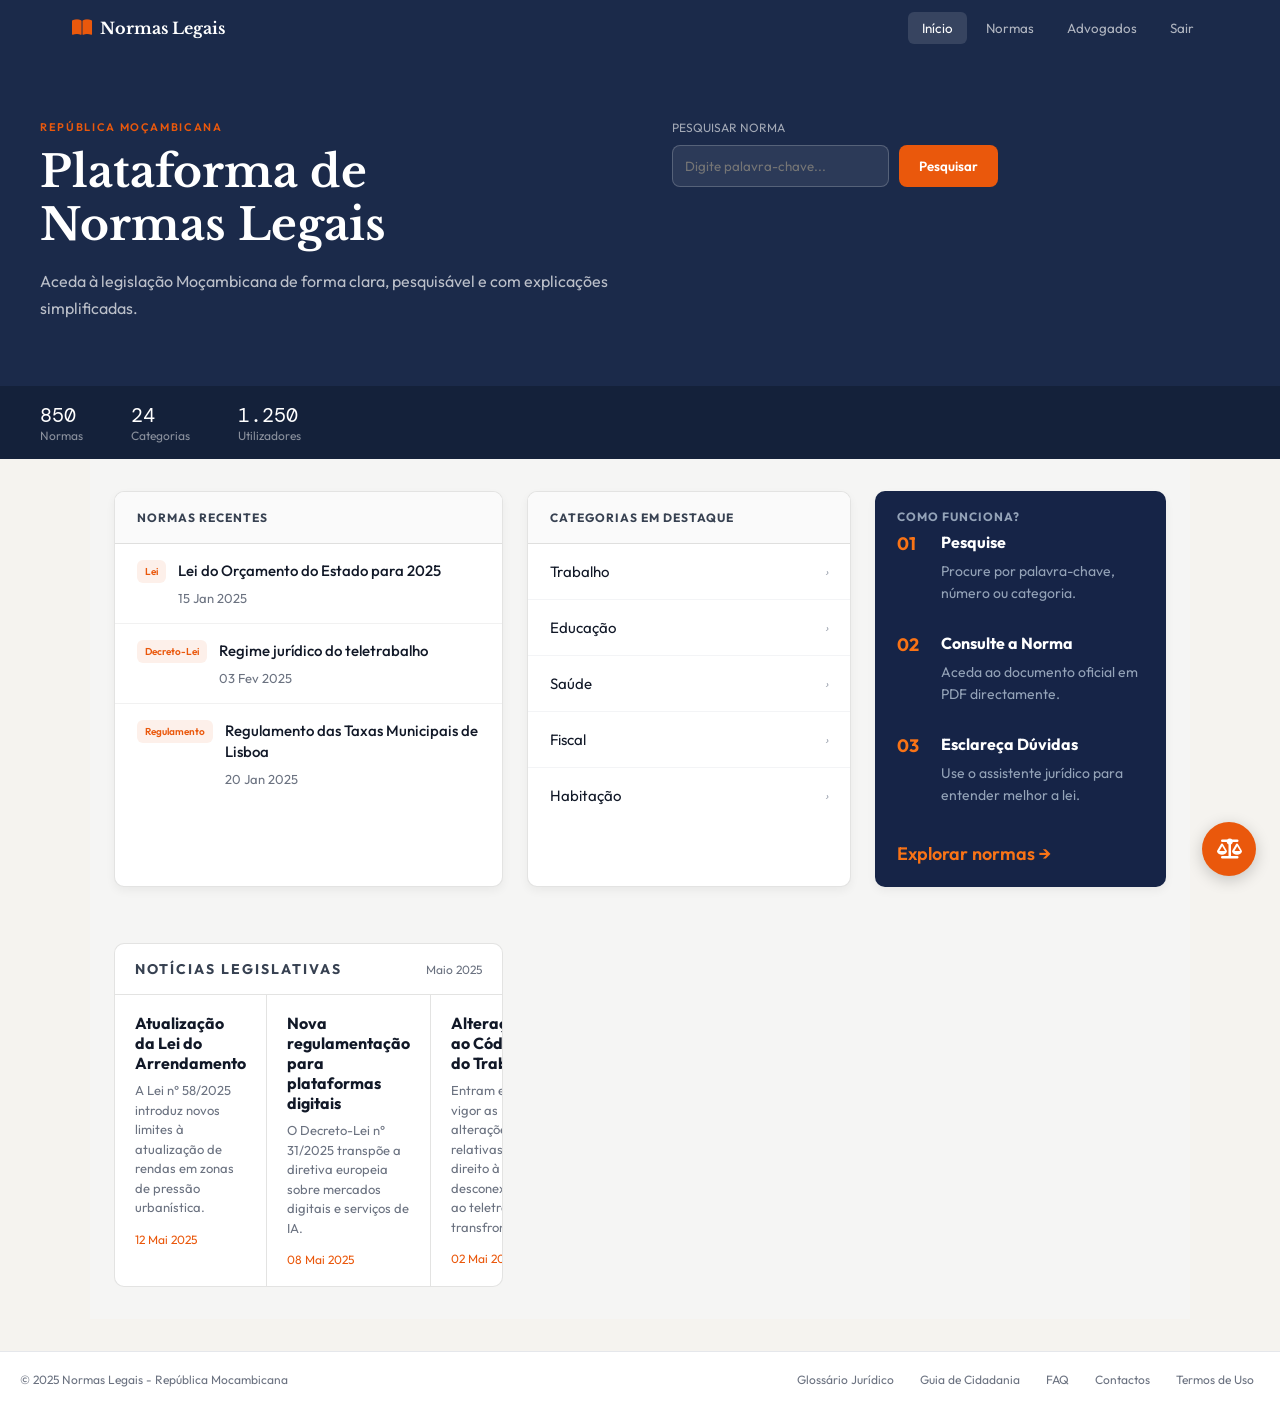
==== index.html @ 53563263 "Fix responsividade mobile navbar e hero" ====
<!DOCTYPE html>
<html lang="pt">
<head>
    <meta charset="UTF-8">
    <meta name="viewport" content="width=device-width, initial-scale=1.0">
    <title>Plataforma de Normas Legais</title>

    <link rel="preconnect" href="https://fonts.googleapis.com">

    <link href="https://fonts.googleapis.com/css2?family=Libre+Baskerville:wght@400;700&family=Outfit:wght@300;400;500;600&family=DM+Mono:wght@400;500&display=swap" rel="stylesheet">

    <link rel="stylesheet" href="css/style.css">
    <link rel="stylesheet" href="https://cdnjs.cloudflare.com/ajax/libs/font-awesome/6.5.0/css/all.min.css">
    <link rel="stylesheet" href="https://cdnjs.cloudflare.com/ajax/libs/font-awesome/6.5.0/css/all.min.css">
</head>

<body>
    

<nav>
    <div class="nav-inner">

        <div class="nav-brand" onclick="showPage('home')">
    <i class="fa-solid fa-book-open" style="color: #ea580c; font-size: 18px;"></i>
    <span>Normas Legais</span>
</div>

        <div class="nav-links">

            <button class="active"
                data-page="home"
                onclick="showPage('home')">
                Início
            </button>

            <button
                data-page="normas"
                onclick="showPage('normas')">
                Normas
            </button>

            <button id="adminBtn" style="display:none;"
            onclick="window.location.href='admin.html'">
            Admin
            </button>

            <button onclick="window.location.href='advogados.html'">
    Advogados
</button>

            <button id="logoutBtn"
        onclick="logout()">
        Sair
    </button>
            
            

        </div>

    </div>
</nav>

<!-- HOME -->
<div id="page-home" class="page active">

    <!-- HERO -->
    <section class="hero">

        <div class="hero-inner">

            <div>

                <p class="hero-eyebrow">
                    República Moçambicana
                </p>

                <h1>
                    Plataforma de
                    <br>
                    Normas Legais
                </h1>

                <p class="hero-sub">
                    Aceda à legislação Moçambicana de forma clara,
                    pesquisável e com explicações simplificadas.
                </p>

            </div>

            <div>

                <p class="search-label">
                    Pesquisar Norma
                </p>

                <div class="search-row">

                    <div class="search-wrap">

                        <input
                            type="text"
                            id="hero-search"
                            class="search-input"
                            placeholder="Digite palavra-chave..."
                        >

                    </div>

                    <button
                        class="btn-search"
                        onclick="heroSearch()">
                        Pesquisar
                    </button>

                </div>

            </div>

        </div>

    </section>
    

    <!-- ESTATÍSTICAS -->
    <div class="stats-strip">

        <div class="stats-inner">

            <div>
                <div class="stat-val">850</div>
                <div class="stat-label">Normas</div>
            </div>

            <div>
                <div class="stat-val">24</div>
                <div class="stat-label">Categorias</div>
            </div>

            <div>
                <div class="stat-val">1.250</div>
                <div class="stat-label">Utilizadores</div>
            </div>

        </div>

    </div>

    <!-- HOME GRID -->
   
<div class="home-grid">

    <!-- CARD 1 -->
    <div class="card">
        
        <div class="card-header">
            <h2 class="card-title">Normas Recentes</h2>
        </div>

        <div class="norm-item">
            <span class="badge">Lei</span>

            <div class="norm-content">
                <h3>Lei do Orçamento do Estado para 2025</h3>
                <span>15 Jan 2025</span>
            </div>
        </div>

        <div class="norm-item">
            <span class="badge">Decreto-Lei</span>

            <div class="norm-content">
                <h3>Regime jurídico do teletrabalho</h3>
                <span>03 Fev 2025</span>
            </div>
        </div>

        <div class="norm-item">
            <span class="badge">Regulamento</span>

            <div class="norm-content">
                <h3>Regulamento das Taxas Municipais de Lisboa</h3>
                <span>20 Jan 2025</span>
            </div>
        </div>

    </div>

<!-- CARD 2 -->
    <div class="card">

        <div class="card-header">
            <h2 class="card-title">Categorias em Destaque</h2>
        </div>

        <div class="category-item">
            Trabalho
            <i>›</i>
        </div>

        <div class="category-item">
            Educação
            <i>›</i>
        </div>

        <div class="category-item">
            Saúde
            <i>›</i>
        </div>

        <div class="category-item">
            Fiscal
            <i>›</i>
        </div>

        <div class="category-item">
            Habitação
            <i>›</i>
        </div>

    </div>

<!-- CARD 3 -->
    <div class="card card-dark">

    <div class="card-header">
        <h2 class="card-title">Como Funciona?</h2>
    </div>

    <div class="steps">

        <div class="step">
            <div class="step-number">01</div>

            <div class="step-content">
                <h3>Pesquise</h3>
                <p>
                    Procure por palavra-chave, número ou categoria.
                </p>
            </div>
        </div>

        <div class="step">
            <div class="step-number">02</div>

            <div class="step-content">
                <h3>Consulte a Norma</h3>
                <p>
                    Aceda ao documento oficial em PDF directamente.
                </p>
            </div>
        </div>

        <div class="step">
            <div class="step-number">03</div>

            <div class="step-content">
                <h3>Esclareça Dúvidas</h3>
                <p>
                    Use o assistente jurídico para entender melhor a lei.
                </p>
            </div>
        </div>

        <a href="#" class="explore-link" onclick="showPage('normas'); return false;">
            Explorar normas →
        </a>

    </div>

</div>

<section class="news-card">

    <div class="news-header">
        <h2>NOTÍCIAS LEGISLATIVAS</h2>
        <span>Maio 2025</span>
    </div>

    <div class="news-grid">

        <div class="news-item">
            <h3>Atualização da Lei do Arrendamento</h3>
            <p>A Lei n° 58/2025 introduz novos limites à atualização de rendas em zonas de pressão urbanística.</p>
            <small>12 Mai 2025</small>
        </div>

        <div class="news-item">
            <h3>Nova regulamentação para plataformas digitais</h3>
            <p>O Decreto-Lei n° 31/2025 transpõe a diretiva europeia sobre mercados digitais e serviços de IA.</p>
            <small>08 Mai 2025</small>
        </div>

        <div class="news-item">
            <h3>Alteração ao Código do Trabalho</h3>
            <p>Entram em vigor as alterações relativas ao direito à desconexão e ao teletrabalho transfronteiriço.</p>
            <small>02 Mai 2025</small>
        </div>

    </div>

</div>

</section>

<!-- NORMAS -->
<div id="page-normas" class="page">

    <div class="normas-layout">

        <!-- FILTROS -->
        <aside class="filtros">

            <div class="card-header">
                <p class="card-title">
                    Filtros
                </p>
            </div>

            <div class="filtros-body">

                <label class="radio-row">
                    <input type="radio" name="cat" value="" checked onchange="applyFilters()">
                    Todas
                </label>

                <label class="radio-row">
                    <input type="radio" name="cat" value="Trabalho" onchange="applyFilters()">
                    Trabalho
                </label>

                <label class="radio-row">
                    <input type="radio" name="cat" value="Educação" onchange="applyFilters()">
                    Educação
                </label>

            </div>

        </aside>

        <!-- LISTA -->
        <div>

            <div class="list-header">

                <div>

                    <h1>Listagem de Normas</h1>

                    <p id="list-count" class="list-count">
                        0 resultados
                    </p>

                </div>

                <div class="search-bar-sm">

                    <input
                        type="text"
                        id="list-search"
                        placeholder="Pesquisar..."
                        oninput="applyFilters()"
                    >

                </div>

            </div>

            <div id="norma-list" class="norma-list"></div>

        </div>

    </div>

</div>

<!-- DETAIL -->
<div id="page-detail" class="page">

    <div class="detail-layout">

        <button
            class="back-btn"
            onclick="showPage('normas')">
            Voltar
        </button>

        <div class="detail-header">

            <span id="detail-badge" class="badge"></span>

            

                <h1 id="detail-title" class="detail-title"></h1>

                <p id="detail-meta" class="detail-meta"></p>

                    <div id="detail-resumo-box"></div>
            

        </div>

        <!-- TABS -->
        <div class="tabs">

            <button
                class="tab-btn active"
                onclick="switchTab('original',this)">
                Texto Original
            </button>

            <button
                class="tab-btn"
                onclick="switchTab('simplificada',this)">
                Explicação
            </button>

            <button
                class="tab-btn"
                onclick="switchTab('exemplos',this)">
                Exemplos
            </button>

        </div>

        <!-- TAB CONTENT -->
        <div id="tab-original" class="tab-panel active">
            Conteúdo original da norma.
        </div>

        <div id="tab-simplificada" class="tab-panel">
            Conteúdo simplificado.
        </div>

        <div id="tab-exemplos" class="tab-panel">
            Exemplos práticos.
        </div>

    </div>

</div>


<footer class="footer">
    
    <div class="footer-left">
        © 2025 Normas Legais - República Mocambicana  </div>

    <div class="footer-links">
        <a href="#">Glossário Jurídico</a>
        <a href="#">Guia de Cidadania</a>
        <a href="#">FAQ</a>
        <a href="#">Contactos</a>
        <a href="#">Termos de Uso</a>
    </div>

</footer>


<script src="js/script.js"></script>
<script src="js/chatbot.js"></script>

</body>
</html>
---- css/style.css ----
*,
*::before,
*::after{
    margin:0;
    padding:0;
    box-sizing:border-box;
}

:root{

    --bg:#f5f3ef;
    --fg:#1a1816;
    --card:#ffffff;

    --primary:#1b2a4a;
    --accent: #ea580c;
    --accent-light:#fdf0ea;

    --muted:#6b6458;
    --border:rgba(26,24,22,.12);

    --radius:10px;
}

html{
    font-size:16px;
    scroll-behavior:smooth;
}

body{
    font-family:'Outfit',sans-serif;
    background:var(--bg);
    color:var(--fg);
    min-height:100vh;
}

a{
    text-decoration:none;
    color:inherit;
}

button{
    border:none;
    background:none;
    cursor:pointer;
    font-family:inherit;
}

input,
select{
    font-family:inherit;
}

.page{
    display:none;
}

.page.active{
    display:block;
}


nav{
    background:var(--primary);
    position:sticky;
    top:0;
    z-index:100;
}

.nav-inner{
    max-width:1200px;
    margin:auto;
    height:56px;

    display:flex;
    align-items:center;
    justify-content:space-between;

    padding:0 2rem;
}

.nav-brand{
    display:flex;
    align-items:center;
    gap:8px;

    color:white;
    cursor:pointer;
}

.nav-brand span{
    font-family:'Libre Baskerville',serif;
    font-weight:700;
}

.nav-links{
    display:flex;
    gap:5px;
}

.nav-links button{

    padding:8px 14px;

    color:rgba(255,255,255,.65);

    border-radius:6px;

    transition:.2s;
}

.nav-links button:hover{

    background:rgba(255,255,255,.08);
    color:white;

}

.nav-links button.active{

    background:rgba(255,255,255,.12);
    color:white;

}



.hero{

    background:var(--primary);

    padding:4rem 2rem;

}

.hero-inner{

    max-width:1200px;

    margin:auto;

    display:grid;
    grid-template-columns:1fr 1fr;

    gap:4rem;
}

.hero-eyebrow{

    color:var(--accent);

    text-transform:uppercase;

    letter-spacing:.15em;

    font-size:11px;
    font-weight:600;

    margin-bottom:12px;
}

.hero h1{

    font-family:'Libre Baskerville',serif;

    font-size:44px;

    color:white;

    line-height:1.2;

    margin-bottom:16px;
}

.hero-sub{

    color:rgba(255,255,255,.7);

    line-height:1.7;
}

.search-label{

    color:rgba(255,255,255,.6);

    text-transform:uppercase;

    font-size:12px;

    margin-bottom:10px;
}

.search-row{

    display:flex;
    gap:10px;
}

.search-input{

    width:100%;

    padding:12px;

    border-radius:8px;

    border:1px solid rgba(255,255,255,.2);

    background:rgba(255,255,255,.08);

    color:white;
}

.btn-search{

    background:var(--accent);

    color:white;

    padding:12px 20px;

    border-radius:8px;

    font-weight:600;
}


.tag-chips{

    display:flex;
    flex-wrap:wrap;

    gap:8px;

    margin-top:15px;
}

.tag-chip{

    padding:5px 12px;

    border-radius:20px;

    border:1px solid rgba(255,255,255,.2);

    color:white;
}


.stats-strip{

    background:#14213a;

    padding:1rem 2rem;
}

.stats-inner{

    max-width:1200px;

    margin:auto;

    display:flex;

    gap:3rem;
}

.stat-val{

    font-family:'DM Mono',monospace;

    color:white;

    font-size:20px;
}

.stat-label{

    color:rgba(255,255,255,.5);

    font-size:12px;
}

.home-grid{
    max-width: 1100px;
    margin: auto;
    padding: 2rem 1.5rem;
    display: grid;
    grid-template-columns: 1.2fr 1fr 0.9fr;
    gap: 1.5rem;
    align-items: start;
    background: #f5f5f4;
}

.card{
    background: white;
    border: 1px solid var(--border);
    border-radius: var(--radius);
    overflow: hidden;
    box-shadow: 0 4px 10px rgba(0,0,0,0.05);
    height: 100%;
}

.card-header{
    padding: 18px 22px;
    border-bottom: 1px solid var(--border);
    background: #fafafa;
}

.card-title{
    font-size: 12px;
    font-weight: 700;
    color: #374151;
    letter-spacing: 1px;
    text-transform: uppercase;
    margin: 0;
}


.norm-item{
    display: flex;
    gap: 12px;
    padding: 16px 22px;
    border-bottom: 1px solid #f1f1f1;
    transition: 0.3s;
}

.norm-item:last-child{
    border-bottom: none;
}

.norm-item:hover{
    background: #fafafa;
}


.badge{
    background: var(--accent-light);
    color: var(--accent);
    font-size: 10px;
    font-weight: 600;
    padding: 5px 8px;
    border-radius: 6px;
    height: fit-content;
    min-width: max-content;
}


.norm-content h3{
    font-size: 15px;
    font-weight: 500;
    color: #111827;
    line-height: 1.4;
    margin-bottom: 6px;
}

.norm-content span{
    font-size: 13px;
    color: #6b7280;
}


.category-item{
    display: flex;
    justify-content: space-between;
    align-items: center;
    padding: 18px 22px;
    border-bottom: 1px solid #f3f4f6;
    font-size: 15px;
    color: #111827;
    cursor: pointer;
    transition: 0.3s;
}

.category-item:hover{
    background: #fafafa;
    padding-left: 28px;
}

.category-item:last-child{
    border-bottom: none;
}

.category-item i{
    color: #9ca3af;
    font-size: 12px;
}

.card-dark{
    background: #162447;
    border: none;
    color: white;
}

.card-dark .card-header{
    background: transparent;
    border-bottom: none;
    padding-bottom: 8px;
}

.card-dark .card-title{
    color: #94a3b8;
}

.steps{
    padding: 0 22px 22px;
}

.step{
    display: flex;
    gap: 14px;
    margin-bottom: 28px;
}

.step-number{
    color: #f97316;
    font-weight: bold;
    font-size: 18px;
    min-width: 30px;
}

.step-content h3{
    font-size: 16px;
    margin-bottom: 8px;
    color: white;
}

.step-content p{
    color: #94a3b8;
    line-height: 1.6;
    font-size: 14px;
}

.explore-link{
    display: inline-flex;
    align-items: center;
    gap: 8px;
    margin-top: 8px;
    color: #f97316;
    text-decoration: none;
    font-size: 18px;
    font-weight: 600;
    transition: 0.3s;
}

.explore-link:hover{
    transform: translateX(5px);
}

@media(max-width: 992px){

    .home-grid{
        grid-template-columns: 1fr;
    }

}



.normas-layout{

    max-width:1200px;

    margin:auto;

    padding:2rem;

    display:grid;

    grid-template-columns:220px 1fr;

    gap:2rem;
}


.filtros{

    background:white;

    border:1px solid var(--border);

    border-radius:var(--radius);

    overflow:hidden;

    height:fit-content;
}

.filtros-body{

    padding:18px;
}

.filter-label{

    display:block;

    margin-bottom:10px;

    color:var(--muted);

    font-size:12px;

    font-weight:600;
}

.radio-row{

    display:flex;

    align-items:center;

    gap:8px;

    padding:6px 0;

    font-size:13px;
}

.divider{

    height:1px;

    background:var(--border);

    margin:15px 0;
}

.btn-clear{

    margin-top:15px;

    color:var(--accent);

    font-size:13px;

    font-weight:600;
}


.list-header{

    display:flex;

    justify-content:space-between;

    align-items:center;

    margin-bottom:20px;
}

.list-header h1{

    font-family:'Libre Baskerville',serif;

    font-size:26px;
}

.list-count{

    color:var(--muted);

    font-size:13px;

    margin-top:5px;
}


.search-bar-sm input{

    width:250px;

    padding:10px 14px;

    border:1px solid var(--border);

    border-radius:8px;

    background:white;
}


.norma-list{

    border:1px solid var(--border);

    border-radius:var(--radius);

    overflow:hidden;
}

.norma-list-item{

    display:flex;

    justify-content:space-between;

    align-items:center;

    gap:20px;

    padding:20px;

    background:white;

    border-bottom:1px solid var(--border);
}

.norma-list-item:last-child{

    border-bottom:none;
}

.norma-meta{

    display:flex;

    gap:10px;

    align-items:center;

    margin-bottom:8px;
}

.norma-code{

    color:var(--muted);

    font-size:12px;
}

.norma-list-title{

    font-size:15px;

    font-weight:600;

    margin-bottom:5px;
}

.norma-resumo{

    color:var(--muted);

    font-size:13px;

    line-height:1.6;
}

.btn-ver{

    background:var(--primary);

    color:white;

    padding:10px 18px;

    border-radius:8px;
}


.detail-layout{

    max-width:1200px;

    margin:auto;

    padding:2rem;
}

.back-btn{

    margin-bottom:20px;

    color:var(--muted);

    font-size:14px;
}

.detail-header{

    display:flex;

    gap:15px;

    margin-bottom:25px;
}

.detail-title{

    font-family:'Libre Baskerville',serif;

    font-size:30px;

    line-height:1.4;
}

.detail-meta{

    margin-top:5px;

    color:var(--muted);
}


.tabs{

    display:flex;

    border-bottom:2px solid var(--border);

    margin-bottom:20px;
}

.tab-btn{

    padding:12px 20px;

    color:var(--muted);

    border-bottom:2px solid transparent;
}

.tab-btn.active{

    color:var(--primary);

    border-bottom-color:var(--primary);

    font-weight:600;
}

.tab-panel{

    display:none;
}

.tab-panel.active{

    display:block;
}


.detail-grid{

    display:grid;

    grid-template-columns:1fr 300px;

    gap:2rem;
}


.content-card{

    background:white;

    border:1px solid var(--border);

    border-radius:var(--radius);

    padding:2rem;
}

.content-card p{

    line-height:1.8;
}


.highlight-box{

    margin-top:20px;

    padding:15px;

    border-left:4px solid var(--accent);

    background:#f8f6f3;
}


.example-card{

    padding:15px;

    background:#f8f6f3;

    border-radius:8px;

    margin-bottom:15px;
}

.example-label{

    color:var(--accent);

    font-size:11px;

    margin-bottom:8px;
}

.sidebar-detail{

    display:flex;

    flex-direction:column;

    gap:15px;
}

.rel-btn{

    display:block;

    width:100%;

    text-align:left;

    padding:12px 16px;

    border-bottom:1px solid var(--border);
}

.rel-btn:last-child{

    border-bottom:none;
}

.actions-card{

    background:white;

    border:1px solid var(--border);

    border-radius:var(--radius);

    padding:15px;
}

.action-btn{

    width:100%;

    text-align:left;

    padding:12px;

    border:1px solid var(--border);

    border-radius:8px;

    margin-bottom:10px;
}


.admin-layout{

    max-width:1200px;

    margin:auto;

    padding:2rem;

    display:grid;

    grid-template-columns:220px 1fr;

    gap:2rem;
    
    flex: 1;

}


.admin-menu{

    background:var(--primary);

    border-radius:var(--radius);

    overflow:hidden;
}

.admin-menu-header{

    padding:18px;

    color:white;

    font-size:12px;

    font-weight:600;
}

.admin-menu-btn{

    width:100%;

    text-align:left;

    padding:14px 18px;

    color:rgba(255,255,255,.7);
}

.admin-menu-btn.active{

    background:rgba(255,255,255,.12);

    color:white;
}


.admin-title{

    font-family:'Libre Baskerville',serif;

    font-size:28px;

    margin-bottom:25px;
}


.stats-grid{

    display:grid;

    grid-template-columns:repeat(4,1fr);

    gap:15px;

    margin-bottom:25px;
}

.stat-card{

    background:white;

    border:1px solid var(--border);

    border-radius:var(--radius);

    padding:20px;
}

.stat-card-label{

    color:var(--muted);

    font-size:12px;
}

.stat-card-val{

    font-size:28px;

    font-weight:700;

    margin-top:10px;
}


.updates-card{

    background:white;

    border:1px solid var(--border);

    border-radius:var(--radius);
}

.update-row{

    display:flex;

    gap:15px;

    align-items:center;

    padding:15px 20px;

    border-bottom:1px solid var(--border);
}

.update-row:last-child{

    border-bottom:none;
}

footer.footer{
    margin-top: 2rem;
    background: #ffffff;
    border-top: 1px solid #e5e7eb;
    padding: 16px 20px;

    display: flex;
    justify-content: space-between;
    align-items: center;
    flex-wrap: wrap;
    gap: 10px;
    font-size: 12px;
}

.footer-left{
    color: #6b7280;
    font-size: 12px;
}

.footer-links{
    display: flex;
    gap: 14px;
    flex-wrap: wrap;
}

.footer-links a{
    color: #6b7280;
    font-size: 12px;
    text-decoration: none;
    padding: 4px 6px;
    border-radius: 6px;
    transition: 0.2s;
}

.footer-links a:hover{
    color: #ea580c;
    background: #f3f4f6;
}
body.hide-footer footer{
    display:none;
}

@media(max-width:1000px){

    footer.footer{
        flex-direction: column;
        text-align: center;
    }

    .footer-links{
        justify-content: center;
    }
}
.news-card{
    background:white;
    border:1px solid var(--border);
    border-radius:var(--radius);
    overflow:hidden;
    margin-top:2rem;
}

.news-header{
    display:flex;
    justify-content:space-between;
    align-items:center;
    padding:16px 20px;
    border-bottom:1px solid var(--border);
}

.news-header h2{
    font-size:14px;
    letter-spacing:2px;
    text-transform:uppercase;
    color:#374151;
}

.news-header span{
    font-size:12px;
    color:#6b7280;
}

.news-grid{
    display:grid;
    grid-template-columns:repeat(3,1fr);
    gap:0;
}

.news-item{
    padding:18px 20px;
    border-right:1px solid var(--border);
}

.news-item:last-child{
    border-right:none;
}

.news-item h3{
    font-size:16px;
    margin-bottom:8px;
    color:#111827;
}

.news-item p{
    font-size:13px;
    color:#6b7280;
    line-height:1.5;
    margin-bottom:10px;
}

.news-item small{
    color:var(--accent);
    font-size:12px;
}

@media(max-width:992px){
    .news-grid{
        grid-template-columns:1fr;
    }

    .news-item{
        border-right:none;
        border-bottom:1px solid var(--border);
    }

    .news-item:last-child{
        border-bottom:none;
    }
}

.page {
    display: none;
}

/* ═══════════════════════════════════════
   RESPONSIVIDADE — CORREÇÕES GERAIS
═══════════════════════════════════════ */

/* ── Tablet (≤ 900px) ── */
@media (max-width: 900px) {

  /* Hero: passa de 2 colunas para 1 */
  .hero-inner {
    grid-template-columns: 1fr;
    gap: 2rem;
  }

  .hero h1 {
    font-size: 32px;
  }

  /* Normas: esconde filtros laterais, ocupa tudo */
  .normas-layout {
    grid-template-columns: 1fr;
    padding: 1.5rem;
  }

  .filtros {
    display: none; /* opcional: pode fazer um toggle para mobile */
  }

  /* Detalhe */
  .detail-layout {
    padding: 1.5rem;
  }

  .detail-header {
    flex-direction: column;
    gap: 10px;
  }

  .detail-title {
    font-size: 22px;
  }

  .detail-grid {
    grid-template-columns: 1fr;
  }

  /* Admin */
  .admin-layout {
    grid-template-columns: 1fr;
    padding: 1.5rem;
  }

  .admin-menu {
    display: flex;
    flex-wrap: wrap;
    border-radius: var(--radius);
  }

  .admin-menu-btn {
    flex: 1;
    text-align: center;
    padding: 12px;
  }

  .stats-grid {
    grid-template-columns: repeat(2, 1fr);
  }
}


/* ── Mobile (≤ 640px) ── */
@media (max-width: 640px) {

  /* Nav */
  .nav-inner {
    padding: 0 1rem;
  }

  .nav-links button {
    padding: 8px 10px;
    font-size: 13px;
  }

  /* Hero */
  .hero {
    padding: 2.5rem 1rem;
  }

  .hero h1 {
    font-size: 26px;
  }

  .search-row {
    flex-direction: column;
  }

  .btn-search {
    width: 100%;
  }

  /* Stats */
  .stats-inner {
    gap: 1.5rem;
    flex-wrap: wrap;
  }

  /* Home grid (já tem media em 992px, reforço) */
  .home-grid {
    padding: 1rem;
    grid-template-columns: 1fr;
  }

  /* Lista de normas */
  .list-header {
    flex-direction: column;
    align-items: flex-start;
    gap: 12px;
  }

  .search-bar-sm input {
    width: 100%;
  }

  .norma-list-item {
    flex-direction: column;
    align-items: flex-start;
    gap: 12px;
  }

  .btn-ver {
    width: 100%;
    text-align: center;
  }

  /* Tabs */
  .tabs {
    overflow-x: auto;
    -webkit-overflow-scrolling: touch;
  }

  .tab-btn {
    white-space: nowrap;
    padding: 10px 14px;
    font-size: 13px;
  }

  /* Normas layout */
  .normas-layout {
    padding: 1rem;
  }

  /* Admin stats */
  .stats-grid {
    grid-template-columns: 1fr 1fr;
  }

  /* Footer */
  footer.footer {
    padding: 14px 16px;
  }
}


/* ── Mobile muito pequeno (≤ 400px) ── */
@media (max-width: 400px) {

  .hero h1 {
    font-size: 22px;
  }

  .stats-grid {
    grid-template-columns: 1fr;
  }

  .nav-brand span {
    font-size: 14px;
  }
}

/* ── ADMIN RESPONSIVO ── */
@media (max-width: 768px) {

  .admin-layout {
    grid-template-columns: 1fr;
    padding: 1rem;
    gap: 1rem;
  }

  .admin-menu {
    display: grid;
    grid-template-columns: repeat(2, 1fr);
    border-radius: var(--radius);
  }

  .admin-menu-header {
    grid-column: 1 / -1;
  }

  .admin-menu-btn {
    padding: 10px 8px;
    font-size: 13px;
    text-align: center;
    border-bottom: 1px solid rgba(255,255,255,0.08);
  }

  .stats-grid {
    grid-template-columns: repeat(2, 1fr);
  }

  .admin-title {
    font-size: 20px;
    margin-bottom: 16px;
  }
}

@media (max-width: 400px) {
  .admin-menu {
    grid-template-columns: 1fr;
  }

  .stats-grid {
    grid-template-columns: 1fr;
  }
}


/* ── CHATBOT ── */
#chat-bubble {
  position: fixed;
  bottom: 24px;
  right: 24px;
  width: 54px;
  height: 54px;
  background: var(--accent);
  border-radius: 50%;
  display: flex;
  align-items: center;
  justify-content: center;
  cursor: pointer;
  z-index: 999;
  box-shadow: 0 4px 16px rgba(0,0,0,0.2);
  color: white;
  font-size: 20px;
  transition: 0.2s;
}

#chat-bubble:hover {
  transform: scale(1.08);
}

#chat-window {
  display: none;
  flex-direction: column;
  position: fixed;
  bottom: 90px;
  right: 24px;
  width: 340px;
  height: 480px;
  background: white;
  border-radius: 16px;
  box-shadow: 0 8px 32px rgba(0,0,0,0.18);
  z-index: 998;
  overflow: hidden;
}

#chat-header {
  background: var(--primary);
  color: white;
  padding: 14px 16px;
  display: flex;
  justify-content: space-between;
  align-items: center;
}

#chat-header p {
  font-size: 11px;
  color: rgba(255,255,255,0.6);
  margin-top: 2px;
}

#chat-header button {
  color: white;
  font-size: 16px;
  background: none;
  border: none;
  cursor: pointer;
}

#chat-messages {
  flex: 1;
  overflow-y: auto;
  padding: 16px;
  display: flex;
  flex-direction: column;
  gap: 10px;
  background: #f8f7f5;
}

.chat-msg {
  max-width: 80%;
  padding: 10px 14px;
  border-radius: 12px;
  font-size: 14px;
  line-height: 1.5;
}

.chat-msg-bot {
  background: white;
  color: var(--fg);
  border: 1px solid var(--border);
  align-self: flex-start;
  border-bottom-left-radius: 4px;
}

.chat-msg-user {
  background: var(--accent);
  color: white;
  align-self: flex-end;
  border-bottom-right-radius: 4px;
}

.chat-typing span {
  display: inline-block;
  width: 7px;
  height: 7px;
  background: var(--muted);
  border-radius: 50%;
  margin: 0 2px;
  animation: bounce 1s infinite;
}

.chat-typing span:nth-child(2) { animation-delay: 0.2s; }
.chat-typing span:nth-child(3) { animation-delay: 0.4s; }

@keyframes bounce {
  0%, 100% { transform: translateY(0); }
  50% { transform: translateY(-5px); }
}

#chat-footer {
  padding: 10px 12px;
  display: flex;
  gap: 8px;
  border-top: 1px solid var(--border);
  background: white;
}

#chat-footer input {
  flex: 1;
  padding: 10px 12px;
  border: 1px solid var(--border);
  border-radius: 8px;
  font-size: 13px;
  outline: none;
}

#chat-footer button {
  background: var(--accent);
  color: white;
  border: none;
  border-radius: 8px;
  padding: 10px 14px;
  cursor: pointer;
  font-size: 14px;
}

@media (max-width: 600px) {
  #chat-window {
    width: calc(100vw - 32px);
    right: 16px;
    bottom: 80px;
  }
}

@media (max-width: 600px) {

  /* Navbar */
  .nav-inner {
    padding: 0 0.75rem;
    flex-wrap: wrap;
    height: auto;
    min-height: 56px;
    gap: 4px;
  }

  .nav-brand span {
    font-size: 13px;
  }

  .nav-links {
    gap: 2px;
  }

  .nav-links button {
    padding: 6px 8px;
    font-size: 12px;
  }

  /* Hero */
  .hero {
    padding: 2rem 1rem;
  }

  .hero h1 {
    font-size: 24px;
  }

  .hero-sub {
    font-size: 14px;
  }

  .search-row {
    flex-direction: column;
  }

  .btn-search {
    width: 100%;
  }

  /* Stats */
  .stats-strip {
    padding: 1rem;
  }

  .stats-inner {
    gap: 1.5rem;
    flex-wrap: wrap;
  }

  .stat-val {
    font-size: 18px;
  }
}
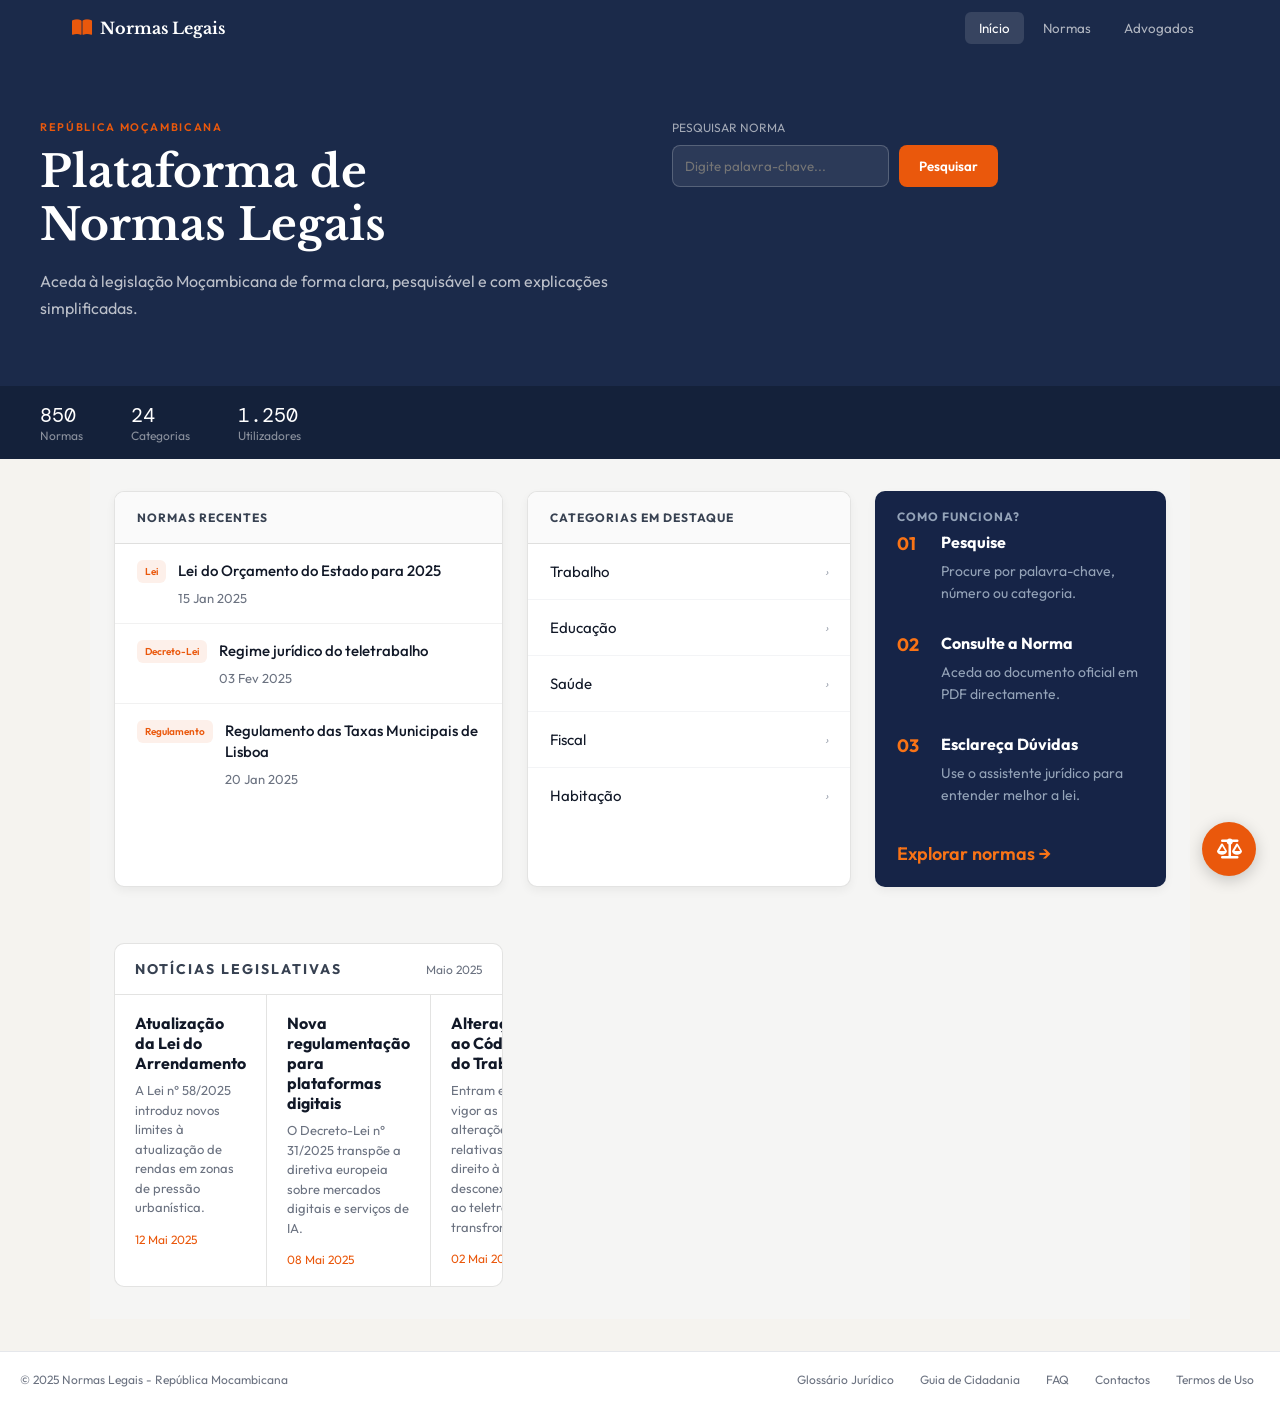
==== commit 7b23e25e: "Menu hamburger mobile e fix normas" ====
--- a/index.html
+++ b/index.html
@@ -18,46 +18,26 @@
     
 
 <nav>
-    <div class="nav-inner">
-
-        <div class="nav-brand" onclick="showPage('home')">
-    <i class="fa-solid fa-book-open" style="color: #ea580c; font-size: 18px;"></i>
-    <span>Normas Legais</span>
-</div>
-
-        <div class="nav-links">
-
-            <button class="active"
-                data-page="home"
-                onclick="showPage('home')">
-                Início
-            </button>
-
-            <button
-                data-page="normas"
-                onclick="showPage('normas')">
-                Normas
-            </button>
-
-            <button id="adminBtn" style="display:none;"
-            onclick="window.location.href='admin.html'">
-            Admin
-            </button>
-
-            <button onclick="window.location.href='advogados.html'">
-    Advogados
-</button>
-
-            <button id="logoutBtn"
-        onclick="logout()">
-        Sair
+  <div class="nav-inner">
+
+    <div class="nav-brand" onclick="showPage('home')">
+      <i class="fa-solid fa-book-open" style="color: #ea580c; font-size: 18px;"></i>
+      <span>Normas Legais</span>
+    </div>
+
+    <button class="nav-toggle" onclick="toggleMenu()">
+      <i class="fa-solid fa-bars"></i>
     </button>
-            
-            
-
-        </div>
-
-    </div>
+
+    <div class="nav-links" id="nav-links">
+      <button class="active" data-page="home" onclick="showPage('home'); closeMenu()">Início</button>
+      <button data-page="normas" onclick="showPage('normas'); closeMenu()">Normas</button>
+      <button onclick="window.location.href='advogados.html'">Advogados</button>
+      <button id="adminBtn" style="display:none;" onclick="window.location.href='admin.html'">Admin</button>
+      <button id="logoutBtn" style="display:none; color: #ea580c;" onclick="logout()">Sair</button>
+    </div>
+
+  </div>
 </nav>
 
 <!-- HOME -->
--- a/css/style.css
+++ b/css/style.css
@@ -1494,87 +1494,80 @@
   }
 }
 
-@media (max-width: 600px) {
-
-  /* Navbar */
+.nav-toggle {
+  display: none;
+  color: white;
+  font-size: 20px;
+  padding: 8px;
+  background: none;
+  border: none;
+  cursor: pointer;
+}
+
+@media (max-width: 700px) {
+  .nav-toggle {
+    display: block;
+  }
+
+  .nav-links {
+    display: none;
+    flex-direction: column;
+    width: 100%;
+    padding: 8px 0;
+    background: var(--primary);
+    border-top: 1px solid rgba(255,255,255,0.1);
+  }
+
+  .nav-links.open {
+    display: flex;
+  }
+
+  .nav-links button {
+    width: 100%;
+    text-align: left;
+    padding: 12px 16px;
+    font-size: 14px;
+    border-radius: 0;
+    color: rgba(255,255,255,0.8);
+  }
+
+  .nav-links button:hover,
+  .nav-links button.active {
+    background: rgba(255,255,255,0.1);
+    color: white;
+  }
+
   .nav-inner {
-    padding: 0 0.75rem;
     flex-wrap: wrap;
     height: auto;
     min-height: 56px;
-    gap: 4px;
-  }
-
-  .nav-brand span {
-    font-size: 13px;
-  }
-
-  .nav-links {
-    gap: 2px;
-  }
-
-  .nav-links button {
-    padding: 6px 8px;
-    font-size: 12px;
-  }
-
-  /* Hero */
-  .hero {
-    padding: 2rem 1rem;
-  }
-
-  .hero h1 {
-    font-size: 24px;
-  }
-
-  .hero-sub {
-    font-size: 14px;
-  }
-
-  .search-row {
-    flex-direction: column;
-  }
-
-  .btn-search {
-    width: 100%;
-  }
-
-  /* Stats */
-  .stats-strip {
-    padding: 1rem;
-  }
-
-  .stats-inner {
-    gap: 1.5rem;
-    flex-wrap: wrap;
-  }
-
-  .stat-val {
-    font-size: 18px;
-  }
-}
-
-
-
-
-
-
-
-
-
-
-
-
-
-
-
-
-
-
-
-
-
-
-
-
-
+    padding: 0 1rem;
+  }
+}
+
+
+
+
+
+
+
+
+
+
+
+
+
+
+
+
+
+
+
+
+
+
+
+
+
+
+
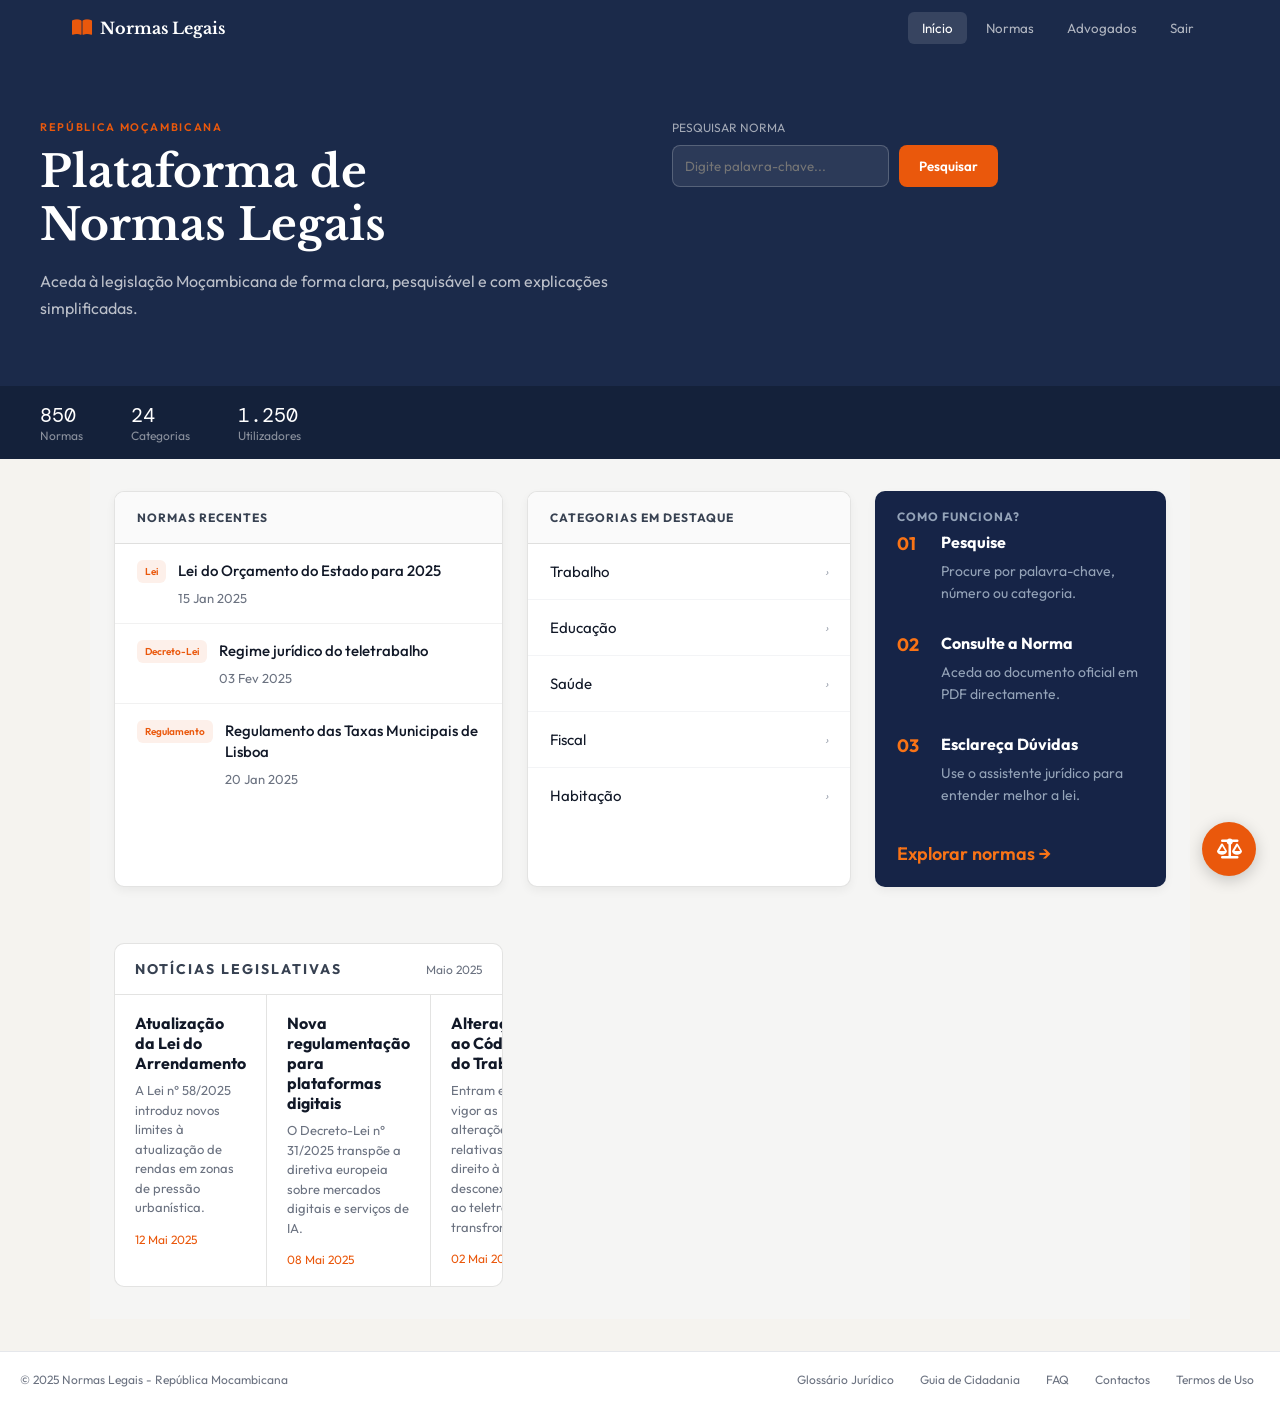
==== commit 8a474fc0: "Menu hamburger mobile e fix normas" ====
--- a/index.html
+++ b/index.html
@@ -18,26 +18,46 @@
     
 
 <nav>
-  <div class="nav-inner">
-
-    <div class="nav-brand" onclick="showPage('home')">
-      <i class="fa-solid fa-book-open" style="color: #ea580c; font-size: 18px;"></i>
-      <span>Normas Legais</span>
-    </div>
-
-    <button class="nav-toggle" onclick="toggleMenu()">
-      <i class="fa-solid fa-bars"></i>
+    <div class="nav-inner">
+
+        <div class="nav-brand" onclick="showPage('home')">
+    <i class="fa-solid fa-book-open" style="color: #ea580c; font-size: 18px;"></i>
+    <span>Normas Legais</span>
+</div>
+
+        <div class="nav-links">
+
+            <button class="active"
+                data-page="home"
+                onclick="showPage('home')">
+                Início
+            </button>
+
+            <button
+                data-page="normas"
+                onclick="showPage('normas')">
+                Normas
+            </button>
+
+            <button id="adminBtn" style="display:none;"
+            onclick="window.location.href='admin.html'">
+            Admin
+            </button>
+
+            <button onclick="window.location.href='advogados.html'">
+    Advogados
+</button>
+
+            <button id="logoutBtn"
+        onclick="logout()">
+        Sair
     </button>
-
-    <div class="nav-links" id="nav-links">
-      <button class="active" data-page="home" onclick="showPage('home'); closeMenu()">Início</button>
-      <button data-page="normas" onclick="showPage('normas'); closeMenu()">Normas</button>
-      <button onclick="window.location.href='advogados.html'">Advogados</button>
-      <button id="adminBtn" style="display:none;" onclick="window.location.href='admin.html'">Admin</button>
-      <button id="logoutBtn" style="display:none; color: #ea580c;" onclick="logout()">Sair</button>
-    </div>
-
-  </div>
+            
+            
+
+        </div>
+
+    </div>
 </nav>
 
 <!-- HOME -->
--- a/css/style.css
+++ b/css/style.css
@@ -1494,80 +1494,31 @@
   }
 }
 
-.nav-toggle {
-  display: none;
-  color: white;
-  font-size: 20px;
-  padding: 8px;
-  background: none;
-  border: none;
-  cursor: pointer;
-}
-
-@media (max-width: 700px) {
-  .nav-toggle {
-    display: block;
-  }
-
-  .nav-links {
-    display: none;
-    flex-direction: column;
-    width: 100%;
-    padding: 8px 0;
-    background: var(--primary);
-    border-top: 1px solid rgba(255,255,255,0.1);
-  }
-
-  .nav-links.open {
-    display: flex;
-  }
-
-  .nav-links button {
-    width: 100%;
-    text-align: left;
-    padding: 12px 16px;
-    font-size: 14px;
-    border-radius: 0;
-    color: rgba(255,255,255,0.8);
-  }
-
-  .nav-links button:hover,
-  .nav-links button.active {
-    background: rgba(255,255,255,0.1);
-    color: white;
-  }
-
-  .nav-inner {
-    flex-wrap: wrap;
-    height: auto;
-    min-height: 56px;
-    padding: 0 1rem;
-  }
-}
-
-
-
-
-
-
-
-
-
-
-
-
-
-
-
-
-
-
-
-
-
-
-
-
-
-
-
+
+
+
+
+
+
+
+
+
+
+
+
+
+
+
+
+
+
+
+
+
+
+
+
+
+
+
+
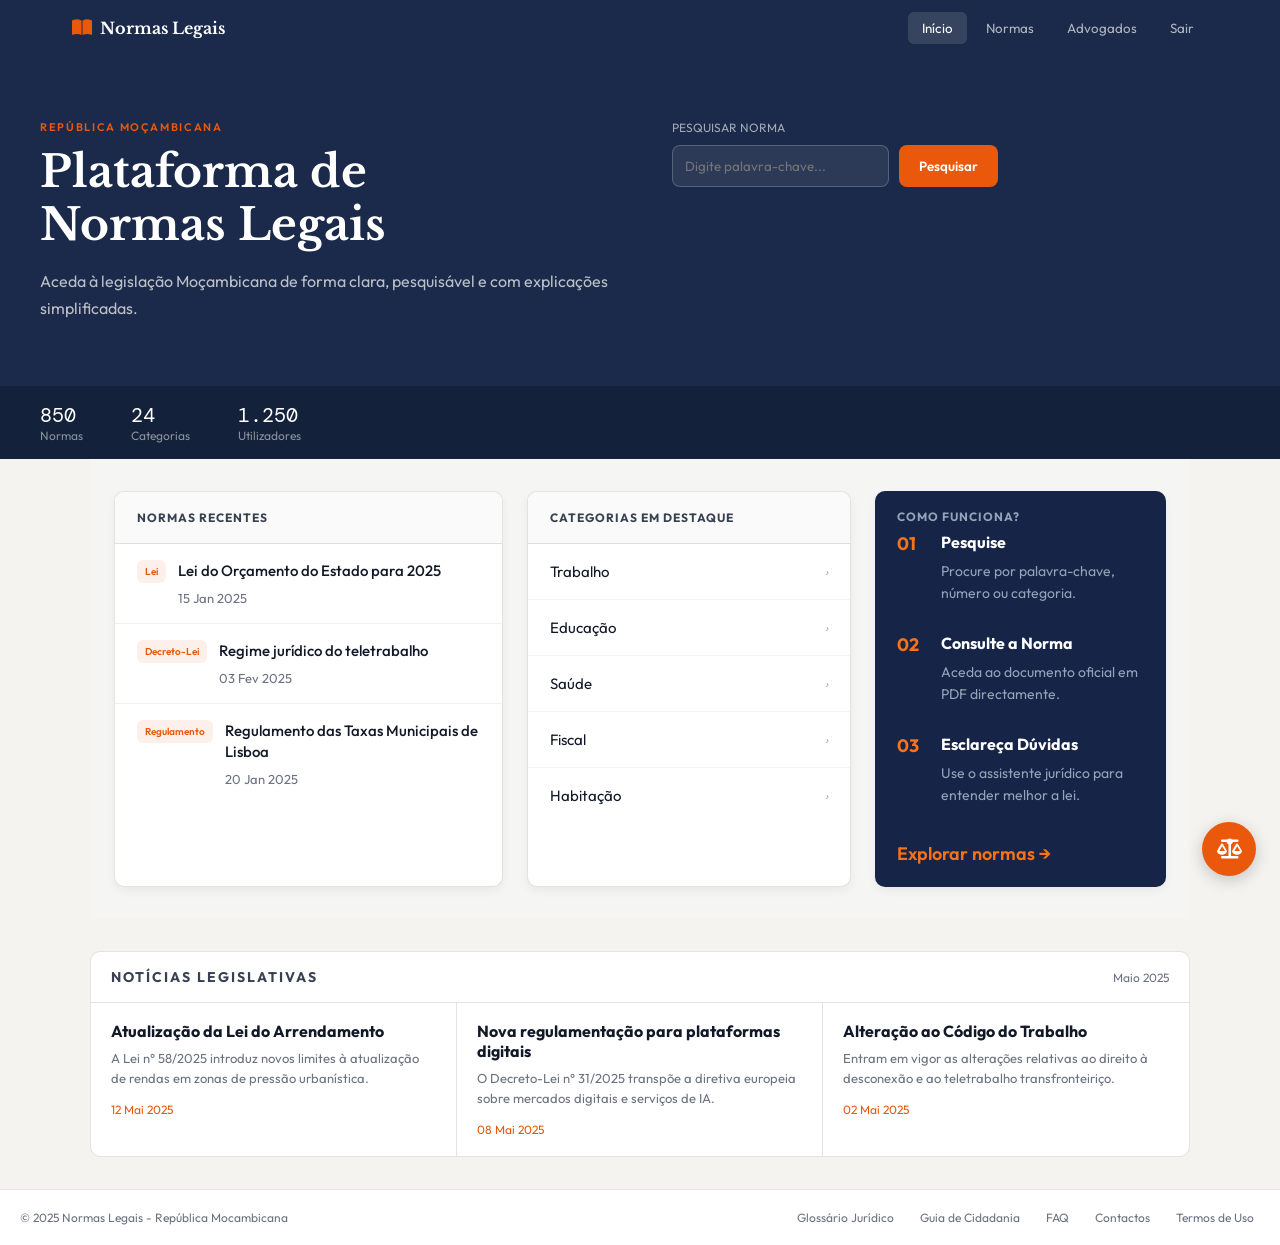
==== commit 02694c8d: "Fix secao noticias" ====
--- a/index.html
+++ b/index.html
@@ -39,14 +39,14 @@
                 Normas
             </button>
 
+              <button onclick="window.location.href='advogados.html'">Advogados</button>
+
             <button id="adminBtn" style="display:none;"
             onclick="window.location.href='admin.html'">
             Admin
             </button>
 
-            <button onclick="window.location.href='advogados.html'">
-    Advogados
-</button>
+          
 
             <button id="logoutBtn"
         onclick="logout()">
@@ -269,7 +269,9 @@
 
 </div>
 
-<section class="news-card">
+</div>
+
+<div class="news-card">
 
     <div class="news-header">
         <h2>NOTÍCIAS LEGISLATIVAS</h2>
@@ -299,8 +301,6 @@
     </div>
 
 </div>
-
-</section>
 
 <!-- NORMAS -->
 <div id="page-normas" class="page">
--- a/css/style.css
+++ b/css/style.css
@@ -1494,31 +1494,58 @@
   }
 }
 
-
-
-
-
-
-
-
-
-
-
-
-
-
-
-
-
-
-
-
-
-
-
-
-
-
-
-
-
+/* Fix notícias */
+#page-home .news-card {
+  max-width: 1100px;
+  margin: 2rem auto;
+  width: calc(100% - 3rem);
+}
+
+@media (max-width: 768px) {
+  #page-home .news-card {
+    width: calc(100% - 2rem);
+    margin: 1rem;
+  }
+
+  .news-grid {
+    grid-template-columns: 1fr;
+  }
+
+  .news-item {
+    border-right: none;
+    border-bottom: 1px solid var(--border);
+  }
+
+  .news-item:last-child {
+    border-bottom: none;
+  }
+}
+
+
+
+
+
+
+
+
+
+
+
+
+
+
+
+
+
+
+
+
+
+
+
+
+
+
+
+
+
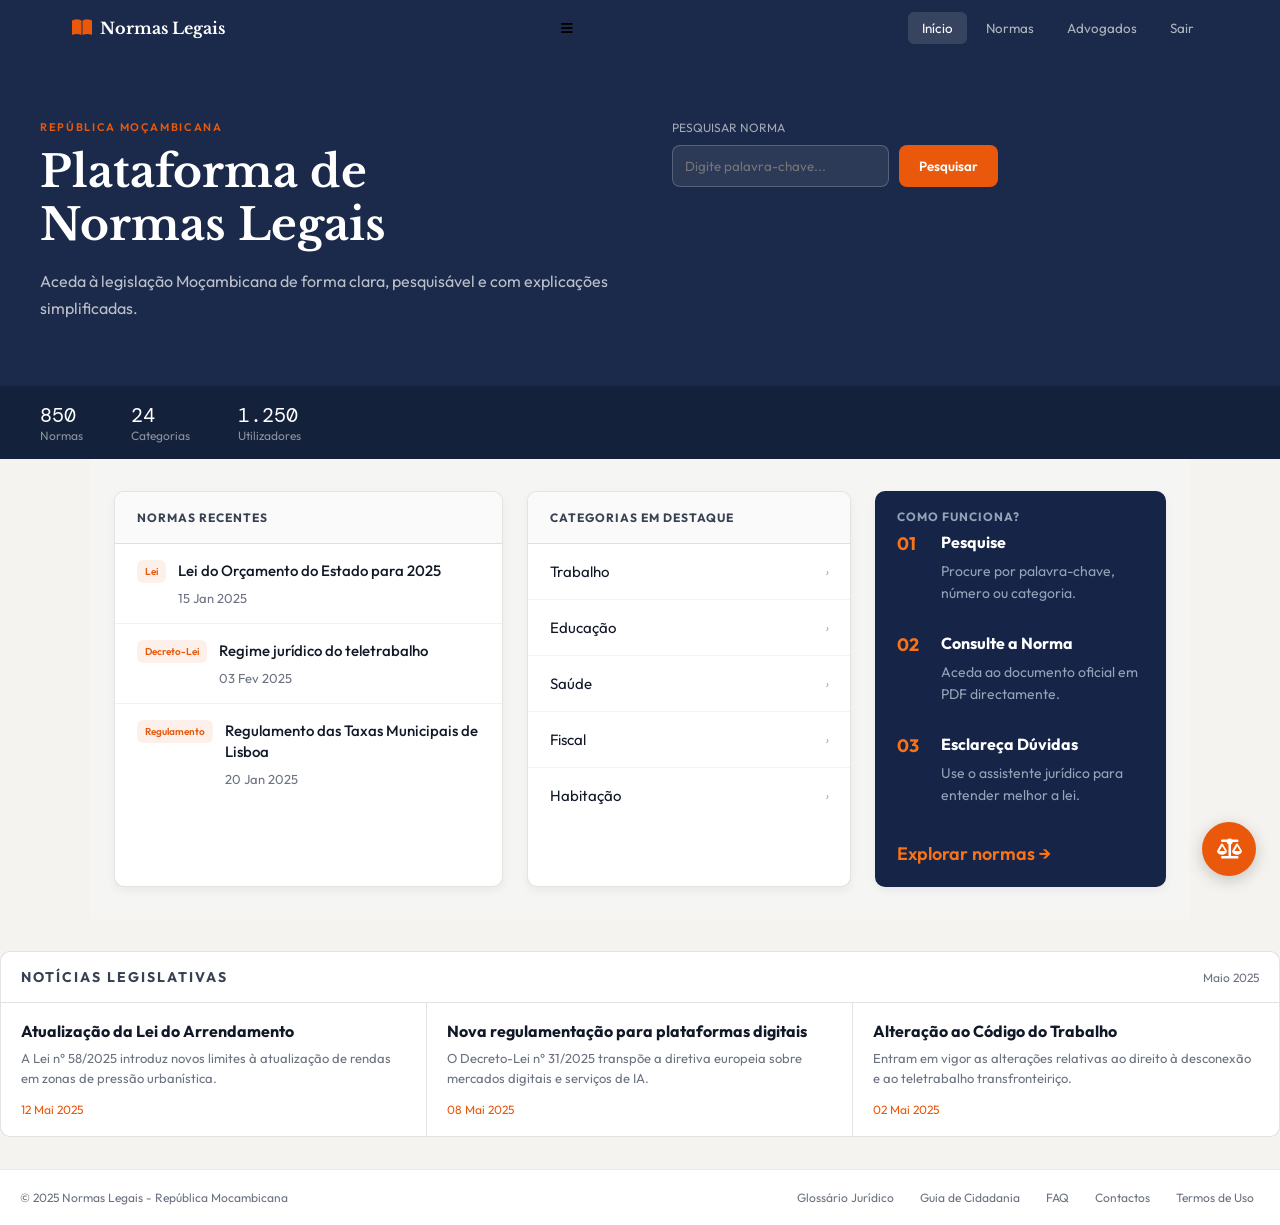
==== commit 97400382: "Fix estrutura HTML page-normas" ====
--- a/index.html
+++ b/index.html
@@ -6,55 +6,31 @@
     <title>Plataforma de Normas Legais</title>
 
     <link rel="preconnect" href="https://fonts.googleapis.com">
-
     <link href="https://fonts.googleapis.com/css2?family=Libre+Baskerville:wght@400;700&family=Outfit:wght@300;400;500;600&family=DM+Mono:wght@400;500&display=swap" rel="stylesheet">
-
     <link rel="stylesheet" href="css/style.css">
     <link rel="stylesheet" href="https://cdnjs.cloudflare.com/ajax/libs/font-awesome/6.5.0/css/all.min.css">
-    <link rel="stylesheet" href="https://cdnjs.cloudflare.com/ajax/libs/font-awesome/6.5.0/css/all.min.css">
 </head>
 
 <body>
-    
 
 <nav>
     <div class="nav-inner">
 
         <div class="nav-brand" onclick="showPage('home')">
-    <i class="fa-solid fa-book-open" style="color: #ea580c; font-size: 18px;"></i>
-    <span>Normas Legais</span>
-</div>
-
-        <div class="nav-links">
-
-            <button class="active"
-                data-page="home"
-                onclick="showPage('home')">
-                Início
-            </button>
-
-            <button
-                data-page="normas"
-                onclick="showPage('normas')">
-                Normas
-            </button>
-
-              <button onclick="window.location.href='advogados.html'">Advogados</button>
-
-            <button id="adminBtn" style="display:none;"
-            onclick="window.location.href='admin.html'">
-            Admin
-            </button>
-
-          
-
-            <button id="logoutBtn"
-        onclick="logout()">
-        Sair
-    </button>
-            
-            
-
+            <i class="fa-solid fa-book-open" style="color: #ea580c; font-size: 18px;"></i>
+            <span>Normas Legais</span>
+        </div>
+
+        <button class="nav-toggle" onclick="toggleMenu()">
+            <i class="fa-solid fa-bars"></i>
+        </button>
+
+        <div class="nav-links" id="nav-links">
+            <button class="active" data-page="home" onclick="closeMenu(); showPage('home')">Início</button>
+            <button data-page="normas" onclick="closeMenu(); showPage('normas')">Normas</button>
+            <button onclick="window.location.href='advogados.html'">Advogados</button>
+            <button id="adminBtn" style="display:none;" onclick="window.location.href='admin.html'">Admin</button>
+            <button id="logoutBtn" onclick="logout()">Sair</button>
         </div>
 
     </div>
@@ -63,388 +39,215 @@
 <!-- HOME -->
 <div id="page-home" class="page active">
 
-    <!-- HERO -->
     <section class="hero">
-
         <div class="hero-inner">
-
-            <div>
-
-                <p class="hero-eyebrow">
-                    República Moçambicana
-                </p>
-
-                <h1>
-                    Plataforma de
-                    <br>
-                    Normas Legais
-                </h1>
-
-                <p class="hero-sub">
-                    Aceda à legislação Moçambicana de forma clara,
-                    pesquisável e com explicações simplificadas.
-                </p>
-
-            </div>
-
-            <div>
-
-                <p class="search-label">
-                    Pesquisar Norma
-                </p>
-
+            <div>
+                <p class="hero-eyebrow">República Moçambicana</p>
+                <h1>Plataforma de<br>Normas Legais</h1>
+                <p class="hero-sub">Aceda à legislação Moçambicana de forma clara, pesquisável e com explicações simplificadas.</p>
+            </div>
+            <div>
+                <p class="search-label">Pesquisar Norma</p>
                 <div class="search-row">
-
                     <div class="search-wrap">
-
-                        <input
-                            type="text"
-                            id="hero-search"
-                            class="search-input"
-                            placeholder="Digite palavra-chave..."
-                        >
-
-                    </div>
-
-                    <button
-                        class="btn-search"
-                        onclick="heroSearch()">
-                        Pesquisar
-                    </button>
-
-                </div>
-
-            </div>
-
-        </div>
-
+                        <input type="text" id="hero-search" class="search-input" placeholder="Digite palavra-chave...">
+                    </div>
+                    <button class="btn-search" onclick="heroSearch()">Pesquisar</button>
+                </div>
+            </div>
+        </div>
     </section>
-    
-
-    <!-- ESTATÍSTICAS -->
+
     <div class="stats-strip">
-
         <div class="stats-inner">
-
             <div>
                 <div class="stat-val">850</div>
                 <div class="stat-label">Normas</div>
             </div>
-
             <div>
                 <div class="stat-val">24</div>
                 <div class="stat-label">Categorias</div>
             </div>
-
             <div>
                 <div class="stat-val">1.250</div>
                 <div class="stat-label">Utilizadores</div>
             </div>
-
-        </div>
-
-    </div>
-
-    <!-- HOME GRID -->
-   
-<div class="home-grid">
-
-    <!-- CARD 1 -->
-    <div class="card">
-        
-        <div class="card-header">
-            <h2 class="card-title">Normas Recentes</h2>
-        </div>
-
-        <div class="norm-item">
-            <span class="badge">Lei</span>
-
-            <div class="norm-content">
-                <h3>Lei do Orçamento do Estado para 2025</h3>
-                <span>15 Jan 2025</span>
-            </div>
-        </div>
-
-        <div class="norm-item">
-            <span class="badge">Decreto-Lei</span>
-
-            <div class="norm-content">
-                <h3>Regime jurídico do teletrabalho</h3>
-                <span>03 Fev 2025</span>
-            </div>
-        </div>
-
-        <div class="norm-item">
-            <span class="badge">Regulamento</span>
-
-            <div class="norm-content">
-                <h3>Regulamento das Taxas Municipais de Lisboa</h3>
-                <span>20 Jan 2025</span>
-            </div>
-        </div>
-
-    </div>
-
-<!-- CARD 2 -->
-    <div class="card">
-
-        <div class="card-header">
-            <h2 class="card-title">Categorias em Destaque</h2>
-        </div>
-
-        <div class="category-item">
-            Trabalho
-            <i>›</i>
-        </div>
-
-        <div class="category-item">
-            Educação
-            <i>›</i>
-        </div>
-
-        <div class="category-item">
-            Saúde
-            <i>›</i>
-        </div>
-
-        <div class="category-item">
-            Fiscal
-            <i>›</i>
-        </div>
-
-        <div class="category-item">
-            Habitação
-            <i>›</i>
-        </div>
-
-    </div>
-
-<!-- CARD 3 -->
-    <div class="card card-dark">
-
-    <div class="card-header">
-        <h2 class="card-title">Como Funciona?</h2>
-    </div>
-
-    <div class="steps">
-
-        <div class="step">
-            <div class="step-number">01</div>
-
-            <div class="step-content">
-                <h3>Pesquise</h3>
-                <p>
-                    Procure por palavra-chave, número ou categoria.
-                </p>
-            </div>
-        </div>
-
-        <div class="step">
-            <div class="step-number">02</div>
-
-            <div class="step-content">
-                <h3>Consulte a Norma</h3>
-                <p>
-                    Aceda ao documento oficial em PDF directamente.
-                </p>
-            </div>
-        </div>
-
-        <div class="step">
-            <div class="step-number">03</div>
-
-            <div class="step-content">
-                <h3>Esclareça Dúvidas</h3>
-                <p>
-                    Use o assistente jurídico para entender melhor a lei.
-                </p>
-            </div>
-        </div>
-
-        <a href="#" class="explore-link" onclick="showPage('normas'); return false;">
-            Explorar normas →
-        </a>
-
-    </div>
-
-</div>
-
-</div>
-
-<div class="news-card">
-
-    <div class="news-header">
-        <h2>NOTÍCIAS LEGISLATIVAS</h2>
-        <span>Maio 2025</span>
-    </div>
-
-    <div class="news-grid">
-
-        <div class="news-item">
-            <h3>Atualização da Lei do Arrendamento</h3>
-            <p>A Lei n° 58/2025 introduz novos limites à atualização de rendas em zonas de pressão urbanística.</p>
-            <small>12 Mai 2025</small>
-        </div>
-
-        <div class="news-item">
-            <h3>Nova regulamentação para plataformas digitais</h3>
-            <p>O Decreto-Lei n° 31/2025 transpõe a diretiva europeia sobre mercados digitais e serviços de IA.</p>
-            <small>08 Mai 2025</small>
-        </div>
-
-        <div class="news-item">
-            <h3>Alteração ao Código do Trabalho</h3>
-            <p>Entram em vigor as alterações relativas ao direito à desconexão e ao teletrabalho transfronteiriço.</p>
-            <small>02 Mai 2025</small>
-        </div>
-
-    </div>
-
-</div>
+        </div>
+    </div>
+
+    <div class="home-grid">
+
+        <!-- CARD 1 -->
+        <div class="card">
+            <div class="card-header">
+                <h2 class="card-title">Normas Recentes</h2>
+            </div>
+            <div class="norm-item">
+                <span class="badge">Lei</span>
+                <div class="norm-content">
+                    <h3>Lei do Orçamento do Estado para 2025</h3>
+                    <span>15 Jan 2025</span>
+                </div>
+            </div>
+            <div class="norm-item">
+                <span class="badge">Decreto-Lei</span>
+                <div class="norm-content">
+                    <h3>Regime jurídico do teletrabalho</h3>
+                    <span>03 Fev 2025</span>
+                </div>
+            </div>
+            <div class="norm-item">
+                <span class="badge">Regulamento</span>
+                <div class="norm-content">
+                    <h3>Regulamento das Taxas Municipais de Lisboa</h3>
+                    <span>20 Jan 2025</span>
+                </div>
+            </div>
+        </div>
+
+        <!-- CARD 2 -->
+        <div class="card">
+            <div class="card-header">
+                <h2 class="card-title">Categorias em Destaque</h2>
+            </div>
+            <div class="category-item">Trabalho <i>›</i></div>
+            <div class="category-item">Educação <i>›</i></div>
+            <div class="category-item">Saúde <i>›</i></div>
+            <div class="category-item">Fiscal <i>›</i></div>
+            <div class="category-item">Habitação <i>›</i></div>
+        </div>
+
+        <!-- CARD 3 -->
+        <div class="card card-dark">
+            <div class="card-header">
+                <h2 class="card-title">Como Funciona?</h2>
+            </div>
+            <div class="steps">
+                <div class="step">
+                    <div class="step-number">01</div>
+                    <div class="step-content">
+                        <h3>Pesquise</h3>
+                        <p>Procure por palavra-chave, número ou categoria.</p>
+                    </div>
+                </div>
+                <div class="step">
+                    <div class="step-number">02</div>
+                    <div class="step-content">
+                        <h3>Consulte a Norma</h3>
+                        <p>Aceda ao documento oficial em PDF directamente.</p>
+                    </div>
+                </div>
+                <div class="step">
+                    <div class="step-number">03</div>
+                    <div class="step-content">
+                        <h3>Esclareça Dúvidas</h3>
+                        <p>Use o assistente jurídico para entender melhor a lei.</p>
+                    </div>
+                </div>
+                <a href="#" class="explore-link" onclick="showPage('normas'); return false;">Explorar normas →</a>
+            </div>
+        </div>
+
+    </div><!-- fecha home-grid -->
+
+    <div class="news-card">
+        <div class="news-header">
+            <h2>NOTÍCIAS LEGISLATIVAS</h2>
+            <span>Maio 2025</span>
+        </div>
+        <div class="news-grid">
+            <div class="news-item">
+                <h3>Atualização da Lei do Arrendamento</h3>
+                <p>A Lei n° 58/2025 introduz novos limites à atualização de rendas em zonas de pressão urbanística.</p>
+                <small>12 Mai 2025</small>
+            </div>
+            <div class="news-item">
+                <h3>Nova regulamentação para plataformas digitais</h3>
+                <p>O Decreto-Lei n° 31/2025 transpõe a diretiva europeia sobre mercados digitais e serviços de IA.</p>
+                <small>08 Mai 2025</small>
+            </div>
+            <div class="news-item">
+                <h3>Alteração ao Código do Trabalho</h3>
+                <p>Entram em vigor as alterações relativas ao direito à desconexão e ao teletrabalho transfronteiriço.</p>
+                <small>02 Mai 2025</small>
+            </div>
+        </div>
+    </div><!-- fecha news-card -->
+
+</div><!-- fecha page-home -->
 
 <!-- NORMAS -->
 <div id="page-normas" class="page">
 
     <div class="normas-layout">
 
-        <!-- FILTROS -->
         <aside class="filtros">
-
-            <div class="card-header">
-                <p class="card-title">
-                    Filtros
-                </p>
-            </div>
-
+            <div class="card-header">
+                <p class="card-title">Filtros</p>
+            </div>
             <div class="filtros-body">
-
                 <label class="radio-row">
                     <input type="radio" name="cat" value="" checked onchange="applyFilters()">
                     Todas
                 </label>
-
                 <label class="radio-row">
                     <input type="radio" name="cat" value="Trabalho" onchange="applyFilters()">
                     Trabalho
                 </label>
-
                 <label class="radio-row">
                     <input type="radio" name="cat" value="Educação" onchange="applyFilters()">
                     Educação
                 </label>
-
-            </div>
-
+            </div>
         </aside>
 
-        <!-- LISTA -->
         <div>
-
             <div class="list-header">
-
                 <div>
-
                     <h1>Listagem de Normas</h1>
-
-                    <p id="list-count" class="list-count">
-                        0 resultados
-                    </p>
-
-                </div>
-
+                    <p id="list-count" class="list-count">0 resultados</p>
+                </div>
                 <div class="search-bar-sm">
-
-                    <input
-                        type="text"
-                        id="list-search"
-                        placeholder="Pesquisar..."
-                        oninput="applyFilters()"
-                    >
-
-                </div>
-
-            </div>
-
+                    <input type="text" id="list-search" placeholder="Pesquisar..." oninput="applyFilters()">
+                </div>
+            </div>
             <div id="norma-list" class="norma-list"></div>
-
-        </div>
-
-    </div>
-
-</div>
+        </div>
+
+    </div>
+
+</div><!-- fecha page-normas -->
 
 <!-- DETAIL -->
 <div id="page-detail" class="page">
 
     <div class="detail-layout">
 
-        <button
-            class="back-btn"
-            onclick="showPage('normas')">
-            Voltar
-        </button>
+        <button class="back-btn" onclick="showPage('normas')">Voltar</button>
 
         <div class="detail-header">
-
             <span id="detail-badge" class="badge"></span>
-
-            
-
-                <h1 id="detail-title" class="detail-title"></h1>
-
-                <p id="detail-meta" class="detail-meta"></p>
-
-                    <div id="detail-resumo-box"></div>
-            
-
-        </div>
-
-        <!-- TABS -->
+            <h1 id="detail-title" class="detail-title"></h1>
+            <p id="detail-meta" class="detail-meta"></p>
+            <div id="detail-resumo-box"></div>
+        </div>
+
         <div class="tabs">
-
-            <button
-                class="tab-btn active"
-                onclick="switchTab('original',this)">
-                Texto Original
-            </button>
-
-            <button
-                class="tab-btn"
-                onclick="switchTab('simplificada',this)">
-                Explicação
-            </button>
-
-            <button
-                class="tab-btn"
-                onclick="switchTab('exemplos',this)">
-                Exemplos
-            </button>
-
-        </div>
-
-        <!-- TAB CONTENT -->
-        <div id="tab-original" class="tab-panel active">
-            Conteúdo original da norma.
-        </div>
-
-        <div id="tab-simplificada" class="tab-panel">
-            Conteúdo simplificado.
-        </div>
-
-        <div id="tab-exemplos" class="tab-panel">
-            Exemplos práticos.
-        </div>
-
-    </div>
-
-</div>
-
+            <button class="tab-btn active" onclick="switchTab('original',this)">Texto Original</button>
+            <button class="tab-btn" onclick="switchTab('simplificada',this)">Explicação</button>
+            <button class="tab-btn" onclick="switchTab('exemplos',this)">Exemplos</button>
+        </div>
+
+        <div id="tab-original" class="tab-panel active">Conteúdo original da norma.</div>
+        <div id="tab-simplificada" class="tab-panel">Conteúdo simplificado.</div>
+        <div id="tab-exemplos" class="tab-panel">Exemplos práticos.</div>
+
+    </div>
+
+</div><!-- fecha page-detail -->
 
 <footer class="footer">
-    
-    <div class="footer-left">
-        © 2025 Normas Legais - República Mocambicana  </div>
-
+    <div class="footer-left">© 2025 Normas Legais - República Mocambicana</div>
     <div class="footer-links">
         <a href="#">Glossário Jurídico</a>
         <a href="#">Guia de Cidadania</a>
@@ -452,9 +255,7 @@
         <a href="#">Contactos</a>
         <a href="#">Termos de Uso</a>
     </div>
-
 </footer>
-
 
 <script src="js/script.js"></script>
 <script src="js/chatbot.js"></script>
--- a/css/style.css
+++ b/css/style.css
@@ -1494,58 +1494,33 @@
   }
 }
 
-/* Fix notícias */
-#page-home .news-card {
-  max-width: 1100px;
-  margin: 2rem auto;
-  width: calc(100% - 3rem);
-}
-
-@media (max-width: 768px) {
-  #page-home .news-card {
-    width: calc(100% - 2rem);
-    margin: 1rem;
-  }
-
-  .news-grid {
-    grid-template-columns: 1fr;
-  }
-
-  .news-item {
-    border-right: none;
-    border-bottom: 1px solid var(--border);
-  }
-
-  .news-item:last-child {
-    border-bottom: none;
-  }
-}
-
-
-
-
-
-
-
-
-
-
-
-
-
-
-
-
-
-
-
-
-
-
-
-
-
-
-
-
-
+
+
+
+
+
+
+
+
+
+
+
+
+
+
+
+
+
+
+
+
+
+
+
+
+
+
+
+
+
+
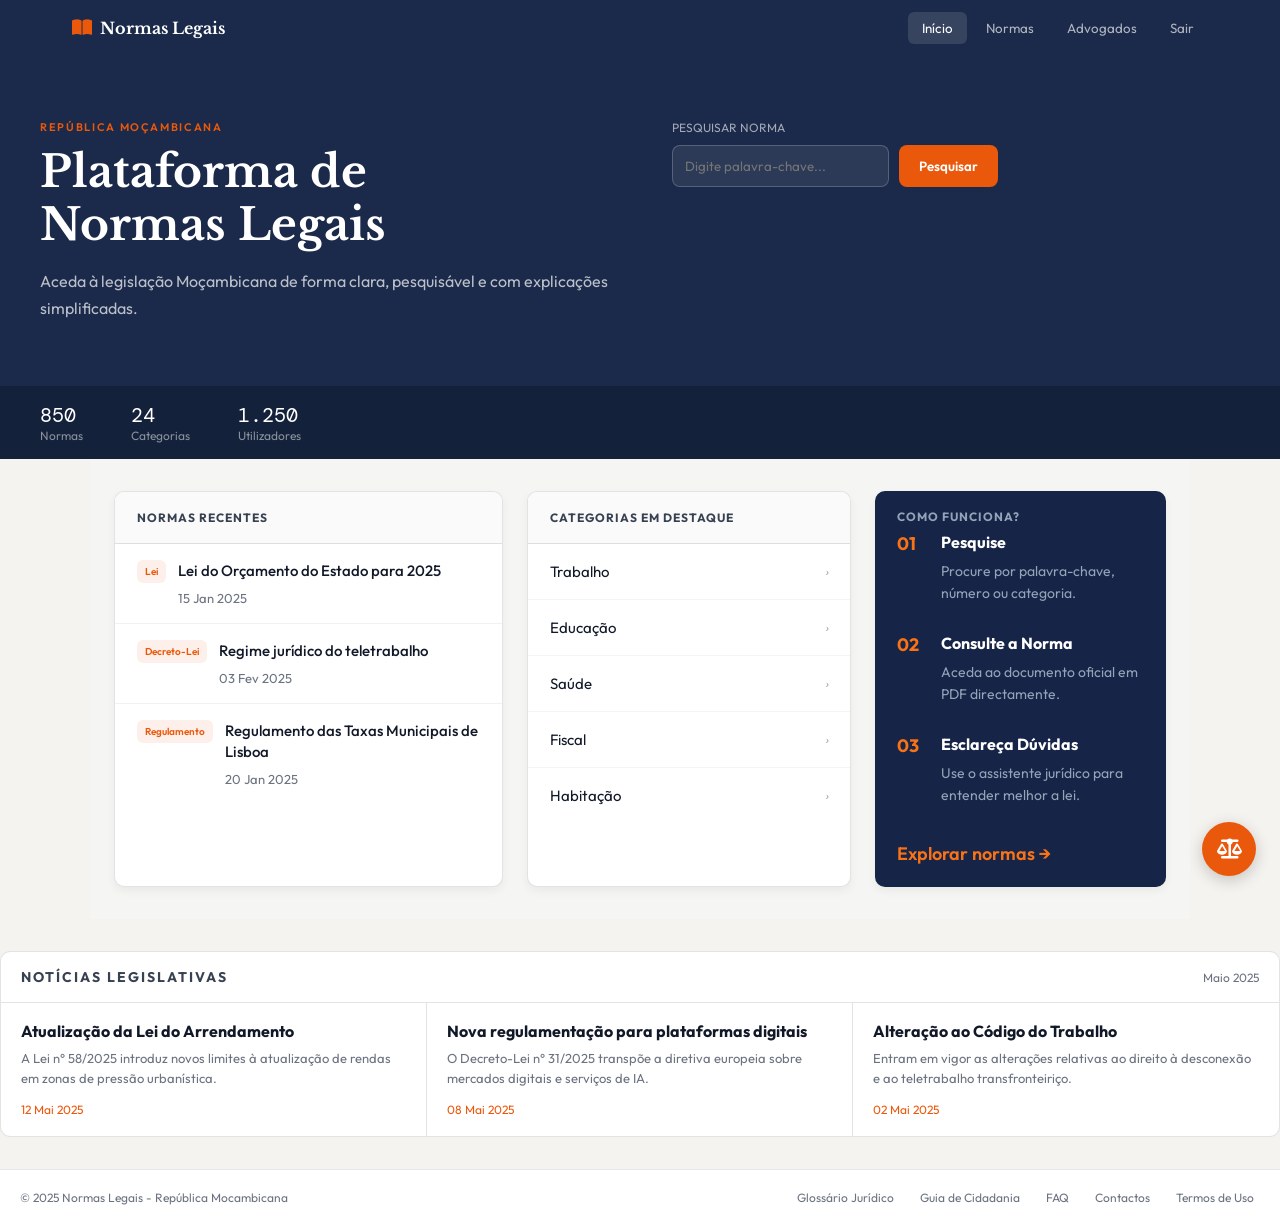
==== commit 2dce0931: "Fix nav hamburger desktop" ====
--- a/index.html
+++ b/index.html
@@ -31,6 +31,7 @@
             <button onclick="window.location.href='advogados.html'">Advogados</button>
             <button id="adminBtn" style="display:none;" onclick="window.location.href='admin.html'">Admin</button>
             <button id="logoutBtn" onclick="logout()">Sair</button>
+            
         </div>
 
     </div>
--- a/css/style.css
+++ b/css/style.css
@@ -1494,33 +1494,90 @@
   }
 }
 
-
-
-
-
-
-
-
-
-
-
-
-
-
-
-
-
-
-
-
-
-
-
-
-
-
-
-
-
-
-
+/* ── NAVBAR HAMBURGER ── */
+.nav-toggle {
+  display: none;
+  color: white;
+  font-size: 20px;
+  padding: 8px;
+  background: none;
+  border: none;
+  cursor: pointer;
+  margin-left: auto;
+}
+
+@media (max-width: 700px) {
+  .nav-toggle {
+    display: block;
+  }
+
+  .nav-inner {
+    flex-wrap: wrap;
+    height: auto;
+    min-height: 56px;
+    padding: 0 1rem;
+    gap: 0;
+  }
+
+  .nav-brand {
+    flex: 1;
+  }
+
+  .nav-links {
+    display: none;
+    flex-direction: column;
+    width: 100%;
+    padding: 8px 0;
+    background: var(--primary);
+    border-top: 1px solid rgba(255,255,255,0.1);
+    order: 3;
+  }
+
+  .nav-links.open {
+    display: flex;
+  }
+
+  .nav-links button {
+    width: 100%;
+    text-align: left;
+    padding: 12px 16px;
+    font-size: 14px;
+    border-radius: 0;
+    color: rgba(255,255,255,0.8);
+    border-bottom: 1px solid rgba(255,255,255,0.05);
+  }
+
+  .nav-links button:last-child {
+    border-bottom: none;
+  }
+}
+
+
+
+
+
+
+
+
+
+
+
+
+
+
+
+
+
+
+
+
+
+
+
+
+
+
+
+
+
+
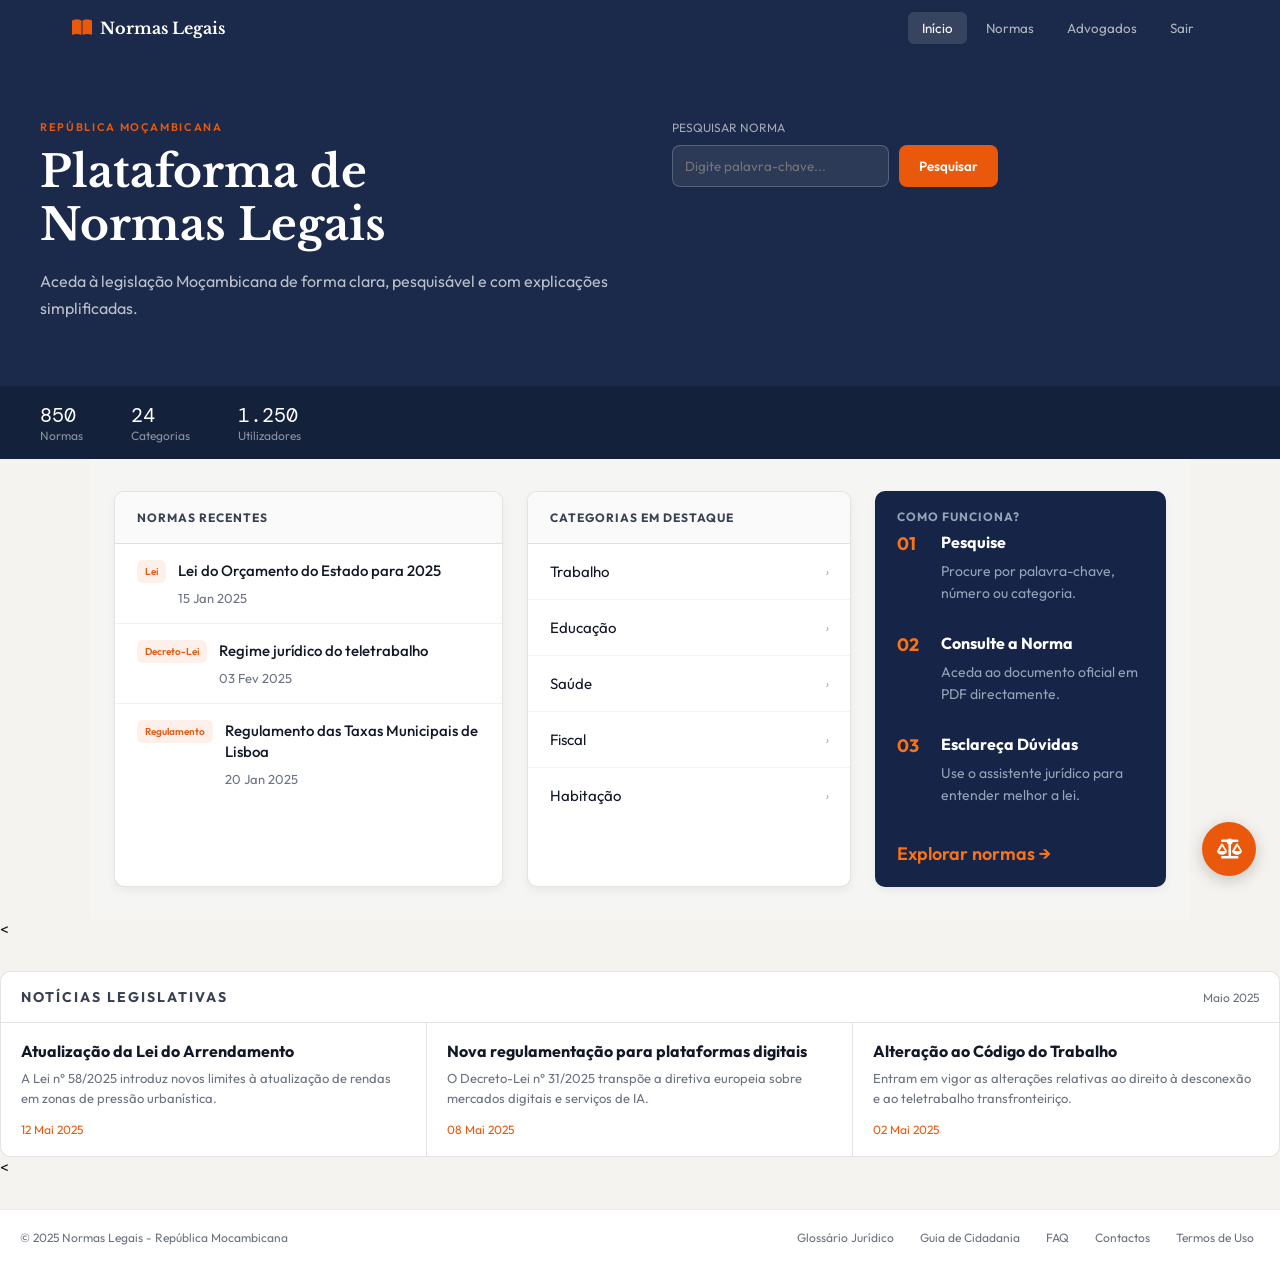
==== commit ee3635cf: "ajustes" ====
--- a/index.html
+++ b/index.html
@@ -149,7 +149,7 @@
             </div>
         </div>
 
-    </div><!-- fecha home-grid -->
+    </div><
 
     <div class="news-card">
         <div class="news-header">
@@ -173,9 +173,9 @@
                 <small>02 Mai 2025</small>
             </div>
         </div>
-    </div><!-- fecha news-card -->
-
-</div><!-- fecha page-home -->
+    </div>
+
+</div>
 
 <!-- NORMAS -->
 <div id="page-normas" class="page">
@@ -217,7 +217,7 @@
 
     </div>
 
-</div><!-- fecha page-normas -->
+</div><
 
 <!-- DETAIL -->
 <div id="page-detail" class="page">
@@ -245,7 +245,7 @@
 
     </div>
 
-</div><!-- fecha page-detail -->
+</div>
 
 <footer class="footer">
     <div class="footer-left">© 2025 Normas Legais - República Mocambicana</div>
--- a/css/style.css
+++ b/css/style.css
@@ -456,7 +456,6 @@
 }
 
 
-
 .normas-layout{
 
     max-width:1200px;
@@ -1121,11 +1120,7 @@
     display: none;
 }
 
-/* ═══════════════════════════════════════
-   RESPONSIVIDADE — CORREÇÕES GERAIS
-═══════════════════════════════════════ */
-
-/* ── Tablet (≤ 900px) ── */
+
 @media (max-width: 900px) {
 
   /* Hero: passa de 2 colunas para 1 */
@@ -1138,17 +1133,16 @@
     font-size: 32px;
   }
 
-  /* Normas: esconde filtros laterais, ocupa tudo */
   .normas-layout {
     grid-template-columns: 1fr;
     padding: 1.5rem;
   }
 
   .filtros {
-    display: none; /* opcional: pode fazer um toggle para mobile */
-  }
-
-  /* Detalhe */
+    display: none; 
+  }
+
+
   .detail-layout {
     padding: 1.5rem;
   }
@@ -1166,7 +1160,7 @@
     grid-template-columns: 1fr;
   }
 
-  /* Admin */
+
   .admin-layout {
     grid-template-columns: 1fr;
     padding: 1.5rem;
@@ -1190,10 +1184,8 @@
 }
 
 
-/* ── Mobile (≤ 640px) ── */
 @media (max-width: 640px) {
 
-  /* Nav */
   .nav-inner {
     padding: 0 1rem;
   }
@@ -1203,7 +1195,7 @@
     font-size: 13px;
   }
 
-  /* Hero */
+  
   .hero {
     padding: 2.5rem 1rem;
   }
@@ -1220,19 +1212,16 @@
     width: 100%;
   }
 
-  /* Stats */
   .stats-inner {
     gap: 1.5rem;
     flex-wrap: wrap;
   }
 
-  /* Home grid (já tem media em 992px, reforço) */
   .home-grid {
     padding: 1rem;
     grid-template-columns: 1fr;
   }
 
-  /* Lista de normas */
   .list-header {
     flex-direction: column;
     align-items: flex-start;
@@ -1254,7 +1243,6 @@
     text-align: center;
   }
 
-  /* Tabs */
   .tabs {
     overflow-x: auto;
     -webkit-overflow-scrolling: touch;
@@ -1266,24 +1254,21 @@
     font-size: 13px;
   }
 
-  /* Normas layout */
   .normas-layout {
     padding: 1rem;
   }
 
-  /* Admin stats */
   .stats-grid {
     grid-template-columns: 1fr 1fr;
   }
 
-  /* Footer */
+
   footer.footer {
     padding: 14px 16px;
   }
 }
 
 
-/* ── Mobile muito pequeno (≤ 400px) ── */
 @media (max-width: 400px) {
 
   .hero h1 {
@@ -1299,7 +1284,6 @@
   }
 }
 
-/* ── ADMIN RESPONSIVO ── */
 @media (max-width: 768px) {
 
   .admin-layout {
@@ -1346,7 +1330,6 @@
 }
 
 
-/* ── CHATBOT ── */
 #chat-bubble {
   position: fixed;
   bottom: 24px;
@@ -1494,7 +1477,7 @@
   }
 }
 
-/* ── NAVBAR HAMBURGER ── */
+
 .nav-toggle {
   display: none;
   color: white;
